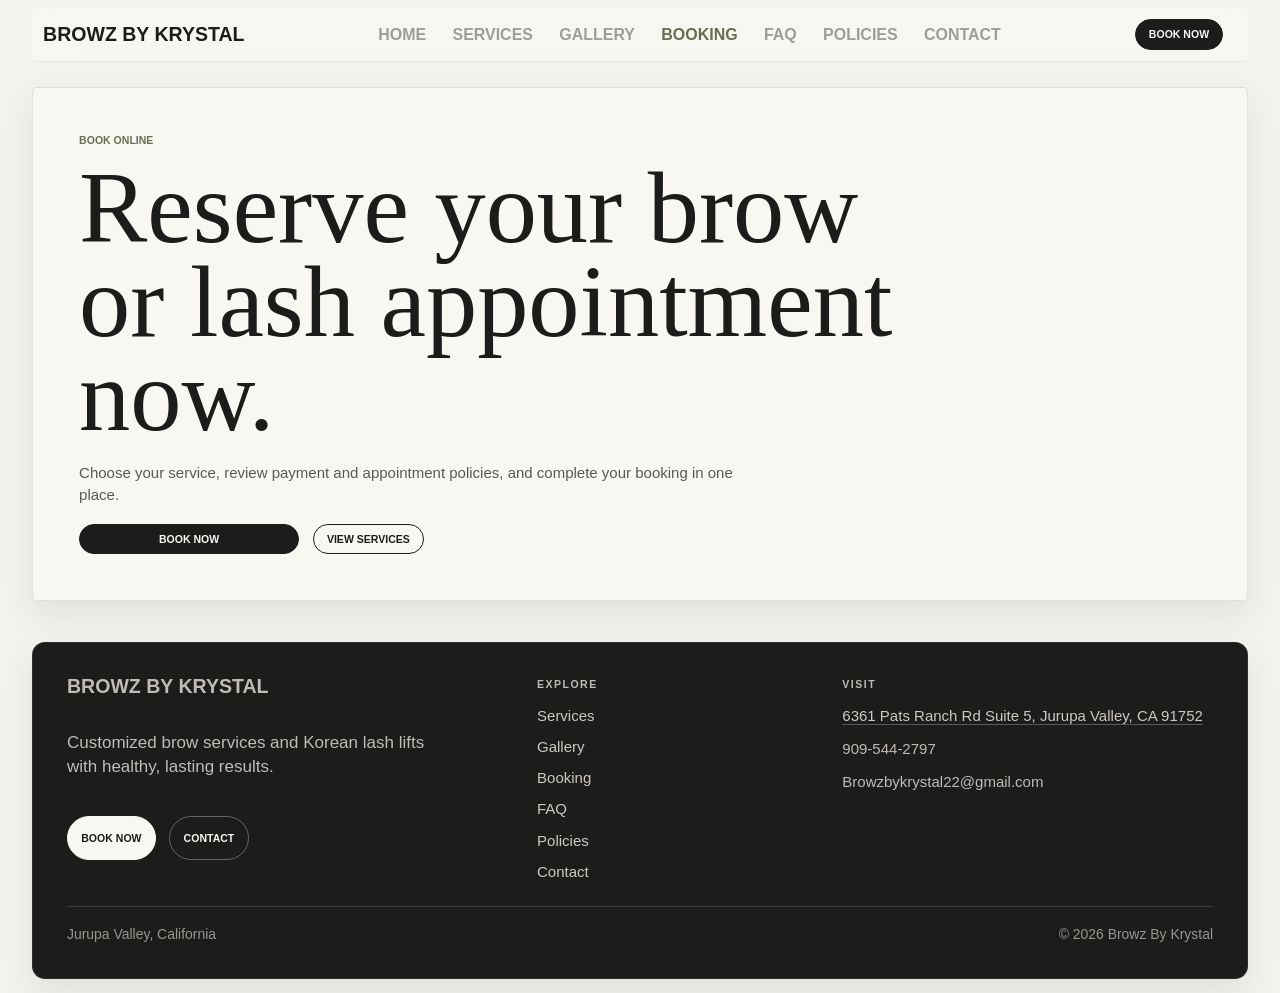
==== booking.html @ 20e9d0ae "Initial site commit" ====
<!doctype html>
<html lang="en">
  <head>
    <meta charset="utf-8">
    <meta name="viewport" content="width=device-width, initial-scale=1">
    <title>Book Online | Browz By Krystal</title>
    <meta name="description" content="Book online with Browz By Krystal through GlossGenius and review the booking terms before you reserve.">
    <link rel="stylesheet" href="assets/css/styles.css">
  </head>
  <body data-page="booking">
    <header class="site-header" data-site-header></header>
    <main>
      <section class="page-hero page-hero--booking">
        <div class="booking-hero__content">
          <p class="eyebrow">Book Online</p>
          <h1>Reserve your brow or lash appointment now.</h1>
          <p>Choose your service, review payment and appointment policies, and complete your booking in one place.</p>
          <div class="button-row">
            <a class="button button--primary button--large" data-booking-link href="https://browzbykrystal.glossgenius.com/services">Book Now</a>
            <a class="button button--secondary" href="services.html">View Services</a>
          </div>
        </div>
      </section>
    </main>
    <footer class="site-footer" data-site-footer></footer>
    <script src="assets/js/site-data.js"></script>
    <script src="assets/js/main.js"></script>
  </body>
</html>
---- assets/css/styles.css ----
:root {
  --color-onyx: #1c1c1b;
  --color-ash: #979086;
  --color-walnut: #6a6d52;
  --color-greige: #b7ac9b;
  --color-cream: #f4f2ed;
  --color-soft: #e9e6de;
  --color-white: #f8f7f2;
  --color-accent: #d7ba4a;
  --font-display: "TODO Display Font", Georgia, serif;
  --font-body: "TODO Body Font", "Helvetica Neue", Arial, sans-serif;
  --page-width: 95%;
  --radius: 5px;
  --space-page: clamp(1rem, 3vw, 2.5rem);
  --transition: 180ms ease;
  --shadow: 0 14px 34px rgba(28, 28, 27, 0.08);
}

* {
  box-sizing: border-box;
}

html {
  font-size: 17px;
  scroll-behavior: smooth;
}

body {
  margin: 0;
  background: var(--color-cream);
  color: var(--color-onyx);
  font-family: var(--font-body);
  font-size: 15px;
  line-height: 1.45;
}

body.nav-open {
  overflow: hidden;
}

a {
  color: inherit;
  text-decoration: none;
}

button,
input,
textarea {
  font: inherit;
}

button {
  cursor: pointer;
}

img {
  display: block;
  max-width: 100%;
}

h1,
h2,
h3,
p,
figure {
  margin-top: 0;
}

h1,
h2,
h3,
.site-logo {
  font-family: var(--font-display);
  font-weight: 400;
  letter-spacing: 0;
}

h1 {
  font-size: clamp(3.2rem, 10vw, 8.8rem);
  line-height: 0.82;
  margin-bottom: 0.9rem;
}

h2 {
  font-family: var(--font-body);
  font-size: clamp(1.55rem, 3.4vw, 3.4rem);
  line-height: 0.95;
  margin-bottom: 0.75rem;
}

h3 {
  font-size: clamp(1.15rem, 2vw, 1.75rem);
  line-height: 0.98;
  margin-bottom: 0.7rem;
}

p {
  color: rgba(28, 28, 27, 0.72);
}

.site-header {
  position: sticky;
  top: 0.45rem;
  z-index: 20;
  display: grid;
  grid-template-columns: auto 1fr auto auto;
  gap: 0.8rem;
  align-items: center;
  width: var(--page-width);
  margin: 0.45rem auto 0;
  padding: 0.45rem 0.65rem;
  background: rgba(248, 247, 242, 0.86);
  border-bottom: 1px solid rgba(28, 28, 27, 0.08);
  border-radius: var(--radius);
  backdrop-filter: blur(18px);
}

.site-logo {
  font-family: var(--font-body);
  font-size: 1.15rem;
  font-weight: 800;
  line-height: 1;
  white-space: nowrap;
  text-transform: uppercase;
}

.site-nav {
  display: flex;
  justify-content: center;
  gap: clamp(0.55rem, 1.6vw, 1.15rem);
  color: rgba(28, 28, 27, 0.68);
  font-size: 0.94rem;
  font-weight: 700;
  text-transform: uppercase;
}

.site-nav a {
  padding: 0.45rem 0.2rem;
  opacity: 0.6;
}

.site-nav a,
.site-footer a {
  transition: color var(--transition), opacity var(--transition);
}

.site-nav a:hover,
.site-nav a[aria-current="page"],
.site-footer a:hover {
  color: var(--color-walnut);
}

.site-nav a[aria-current="page"] {
  opacity: 1;
}

.menu-toggle {
  display: none;
  width: 44px;
  height: 44px;
  border: 1px solid rgba(28, 28, 27, 0.16);
  border-radius: 999px;
  background: transparent;
  color: var(--color-onyx);
  font-size: 0.72rem;
  font-weight: 700;
  text-transform: uppercase;
}

.button {
  display: inline-flex;
  align-items: center;
  justify-content: center;
  min-height: 30px;
  border: 1px solid var(--color-onyx);
  border-radius: 999px;
  padding: 0.53rem 0.78rem;
  color: var(--color-onyx);
  font-size: 0.62rem;
  font-weight: 800;
  line-height: 1;
  text-transform: uppercase;
  transition: background var(--transition), color var(--transition), border-color var(--transition), transform var(--transition);
}

.button:hover {
  transform: translateY(-1px);
}

.button--primary {
  background: var(--color-onyx);
  color: var(--color-white);
}

.button--primary:hover {
  background: var(--color-walnut);
  border-color: var(--color-walnut);
}

.button--secondary {
  background: transparent;
}

.button--secondary:hover,
.button--text:hover {
  background: var(--color-white);
}

.button--text {
  border-color: transparent;
  padding-inline: 0.5rem;
}

.button--large {
  min-width: 220px;
}

.button-row {
  display: flex;
  flex-wrap: wrap;
  gap: 0.8rem;
  align-items: center;
}

.hero {
  position: relative;
  display: grid;
  align-items: end;
  width: var(--page-width);
  min-height: min(76svh, 720px);
  margin: 0.55rem auto 0;
  overflow: hidden;
  border-radius: var(--radius);
  padding: clamp(4rem, 10vw, 8rem) clamp(0.8rem, 2.5vw, 2rem) clamp(0.9rem, 2.5vw, 1.4rem);
  isolation: isolate;
}

.hero__copy {
  position: relative;
  z-index: 2;
  width: 100%;
  max-width: 620px;
  margin: 0;
  color: var(--color-white);
}

.hero__headline {
  max-width: 560px;
  color: var(--color-white);
  font-family: var(--font-display);
  font-size: clamp(1rem, 2vw, 1.65rem);
  line-height: 1.05;
}

.hero__copy p {
  color: rgba(255, 250, 242, 0.84);
}

.hero__copy .eyebrow {
  color: var(--color-white);
  font-size: clamp(1rem, 2vw, 1.8rem);
}

.hero__copy .button--primary {
  border-color: var(--color-white);
  background: var(--color-white);
  color: var(--color-onyx);
}

.hero__copy .button--primary:hover {
  border-color: var(--color-accent);
  background: var(--color-accent);
  color: var(--color-onyx);
}

.hero__copy .button--secondary {
  border-color: rgba(255, 250, 242, 0.74);
  color: var(--color-white);
}

.hero__copy .button--secondary:hover {
  border-color: var(--color-white);
  background: rgba(255, 250, 242, 0.14);
  color: var(--color-white);
}

.hero__copy .button {
  min-height: 48px;
  padding: 0.9rem 1.35rem;
  font-size: 0.88rem;
}

.page-loader {
  position: fixed;
  inset: 0;
  z-index: 9999;
  display: block;
  background: var(--color-cream);
  transition: opacity 320ms ease, visibility 320ms ease;
}

.page-loader__mark {
  position: absolute;
  left: 50%;
  top: 41%;
  width: min(72vw, 420px);
  transform: translate(-50%, -50%);
}

.page-loader__text {
  position: absolute;
  left: 50%;
  top: 60%;
  transform: translateX(-50%);
  margin: 0;
  color: var(--color-onyx);
  font-family: var(--font-body);
  font-size: clamp(1.05rem, 2vw, 1.6rem);
  font-weight: 700;
  letter-spacing: 0.18em;
  text-transform: uppercase;
  white-space: nowrap;
  opacity: 0.15;
  filter: blur(6px);
  animation: loader-text-fade 2.4s linear forwards;
}

.page-loader__image {
  display: block;
  width: 100%;
  height: auto;
  -webkit-mask-image: linear-gradient(90deg, transparent 0%, transparent 14%, black 34%, black 100%);
  mask-image: linear-gradient(90deg, transparent 0%, transparent 14%, black 34%, black 100%);
  mask-size: 320% 100%;
  mask-position: 0 0;
  -webkit-mask-size: 320% 100%;
  -webkit-mask-position: 0 0;
  animation: loader-reveal 3.2s linear forwards;
}

.page-loader.is-hidden {
  opacity: 0;
  visibility: hidden;
}

@keyframes loader-reveal {
  from {
    opacity: 0.15;
    filter: blur(6px);
    mask-position: 0 0;
    -webkit-mask-position: 0 0;
  }

  55% {
    opacity: 0.7;
    filter: blur(2px);
  }

  to {
    opacity: 1;
    filter: blur(0);
    mask-position: 100% 0;
    -webkit-mask-position: 100% 0;
  }
}

@keyframes loader-text-fade {
  from {
    opacity: 0.15;
    filter: blur(6px);
  }

  55% {
    opacity: 0.72;
    filter: blur(2px);
  }

  to {
    opacity: 1;
    filter: blur(0);
  }
}

.hero__video {
  position: absolute;
  inset: 0;
  z-index: -2;
  width: 100%;
  height: 100%;
  object-fit: cover;
  background:
    linear-gradient(135deg, rgba(183, 172, 155, 0.55), rgba(106, 109, 82, 0.28)),
    var(--color-greige);
}

.hero::after {
  content: "";
  position: absolute;
  inset: 0;
  z-index: -1;
  background:
    linear-gradient(90deg, rgba(28, 28, 27, 0.62), rgba(28, 28, 27, 0.24) 52%, rgba(28, 28, 27, 0.08)),
    linear-gradient(0deg, rgba(28, 28, 27, 0.48), transparent 52%);
}

.eyebrow {
  margin-bottom: 0.55rem;
  color: var(--color-walnut);
  font-size: 0.62rem;
  font-weight: 800;
  line-height: 1.3;
  text-transform: uppercase;
}

.section,
.page-hero {
  width: var(--page-width);
  margin: 0 auto;
  padding: 1.1rem 0;
}

.page-hero {
  max-width: none;
  padding-top: 1.1rem;
  padding-bottom: 0.55rem;
}

.page-hero h1 {
  font-size: clamp(2.8rem, 7.5vw, 7.2rem);
}

.page-hero--booking {
  display: grid;
  grid-template-columns: minmax(0, 1fr);
  gap: 1rem;
  align-items: center;
  padding-top: 1.45rem;
  padding-bottom: 1rem;
}

.booking-hero__content {
  display: flex;
  flex-direction: column;
  justify-content: center;
  gap: 0.2rem;
  padding: clamp(1.35rem, 3.6vw, 2.8rem);
  border: 1px solid rgba(28, 28, 27, 0.1);
  border-radius: var(--radius);
  background: rgba(248, 247, 242, 0.94);
  box-shadow: var(--shadow);
}

.booking-hero__content h1 {
  max-width: 16ch;
  font-size: clamp(3.4rem, 8vw, 8.4rem);
  line-height: 0.92;
}

.booking-hero__content p {
  max-width: 40rem;
}

.section--booking-cards {
  padding-top: 0.85rem;
}

.card-grid--booking {
  grid-template-columns: repeat(2, minmax(0, 1fr));
}

.section--tinted {
  width: var(--page-width);
  max-width: none;
  padding: 1.1rem;
  border-radius: var(--radius);
}

.section--statement {
  display: grid;
  justify-items: center;
  width: var(--page-width);
  max-width: none;
  min-height: 330px;
  align-content: center;
  margin-bottom: 1rem;
  border-radius: var(--radius);
  background: var(--color-onyx);
  color: var(--color-white);
  text-align: center;
}

.section--statement p {
  color: rgba(255, 250, 242, 0.75);
}

.section--statement .button--primary {
  background: var(--color-ash);
  border-color: var(--color-ash);
}

.section--statement .button--primary:hover {
  background: var(--color-walnut);
  border-color: var(--color-walnut);
}

.section--statement h2 {
  position: relative;
}

.section--statement h2::after {
  content: "";
  position: absolute;
  right: -1.2rem;
  bottom: -0.8rem;
  width: 84px;
  height: 84px;
  border: 2px solid var(--color-accent);
  border-radius: 50%;
  opacity: 0.72;
  pointer-events: none;
}

.section--narrow {
  max-width: none;
}

.marquee-band {
  width: var(--page-width);
  max-width: none;
  padding-top: 0.2rem;
  padding-bottom: 0.2rem;
  margin-bottom: 1rem;
}

.marquee {
  overflow: hidden;
  border-radius: calc(var(--radius) + 4px);
  background: rgba(248, 247, 242, 0.78);
  box-shadow: var(--shadow);
  -webkit-mask-image: linear-gradient(90deg, transparent, black 12%, black 88%, transparent);
  mask-image: linear-gradient(90deg, transparent, black 12%, black 88%, transparent);
}

.marquee__track {
  display: flex;
  width: max-content;
  align-items: center;
  gap: 1rem;
  padding: 0.9rem 1rem;
  animation: marquee-scroll 32s linear infinite;
}

.marquee__track span {
  flex: 0 0 auto;
  color: rgba(28, 28, 27, 0.72);
  font-size: 0.82rem;
  font-weight: 800;
  letter-spacing: 0.14em;
  text-transform: uppercase;
  white-space: nowrap;
}

.marquee__track span::after {
  content: "•";
  margin-left: 1rem;
  color: rgba(28, 28, 27, 0.24);
}

.marquee__separator::after,
.marquee__track span.marquee__separator::after {
  content: "";
}

.marquee__track span:last-child::after {
  content: "";
}

@keyframes marquee-scroll {
  from {
    transform: translateX(0);
  }
  to {
    transform: translateX(-50%);
  }
}

.section-header {
  width: 100%;
  max-width: none;
  margin-bottom: 1rem;
}

.section-header--center {
  margin-inline: auto;
  text-align: center;
}

.contact-heading {
  max-width: 10ch;
  font-size: clamp(2.6rem, 5vw, 4.8rem);
  line-height: 0.9;
}

.section-header .button-row {
  margin-top: 1rem;
}

.split {
  display: grid;
  grid-template-columns: minmax(0, 0.85fr) minmax(320px, 1fr);
  gap: 0.85rem;
  align-items: center;
}

.split--contact {
  align-items: center;
  margin-top: 0.5rem;
}

.split--contact-page {
  grid-template-columns: minmax(0, 0.78fr) minmax(420px, 1fr);
}

.split--contact-page > .section-header {
  padding-left: clamp(4rem, 8vw, 8rem);
}

.section--about {
  padding-top: 1.5rem;
  padding-bottom: 1.6rem;
}

.about-layout {
  display: grid;
  grid-template-columns: minmax(0, 1.05fr) minmax(320px, 0.95fr);
  gap: 1.2rem;
  align-items: start;
}

.about-copy {
  margin-bottom: 0;
  padding: clamp(1.1rem, 2.4vw, 1.9rem);
  border: 1px solid rgba(28, 28, 27, 0.08);
  border-radius: calc(var(--radius) + 8px);
  background: linear-gradient(180deg, rgba(248, 247, 242, 0.96), rgba(255, 255, 255, 0.72));
  box-shadow: 0 18px 44px rgba(28, 28, 27, 0.06);
}

.about-copy h2 {
  max-width: 100%;
  font-size: clamp(1.9rem, 2.8vw, 3rem);
  line-height: 0.98;
  margin-bottom: 1.6rem;
  overflow-wrap: anywhere;
  word-break: normal;
  text-wrap: balance;
}

.about-copy__break {
  display: none;
}

.about-copy__body {
  display: grid;
  gap: 0.95rem;
  max-width: 42rem;
}

.about-copy__body p {
  margin: 0;
  color: rgba(28, 28, 27, 0.72);
  font-size: 0.98rem;
  line-height: 1.7;
}

.about-highlights {
  display: grid;
  grid-template-columns: repeat(3, minmax(0, 1fr));
  gap: 0.7rem;
  margin-top: 1.25rem;
}

.about-highlight {
  display: grid;
  gap: 0.25rem;
  padding: 0.9rem 0.95rem;
  border: 1px solid rgba(28, 28, 27, 0.08);
  border-radius: 18px;
  background: rgba(255, 255, 255, 0.56);
}

.about-highlight__label {
  color: var(--color-walnut);
  font-size: 0.68rem;
  font-weight: 800;
  letter-spacing: 0.08em;
  text-transform: uppercase;
}

.about-highlight strong {
  font-size: 0.92rem;
  line-height: 1.35;
}

.about-media {
  position: sticky;
  top: 6.5rem;
  display: grid;
  grid-template-columns: minmax(0, 1fr);
  padding-top: 1.25rem;
  align-items: start;
}

.about-media__primary {
  width: 100%;
  min-height: 520px;
  margin-left: auto;
}

.portrait-grid {
  display: grid;
  grid-template-columns: 0.8fr 1fr;
  gap: 0.85rem;
}

.portrait-grid .placeholder-media:first-child {
  min-height: 460px;
}

.portrait-grid .placeholder-media:last-child {
  min-height: 360px;
  margin-top: 4rem;
}

.placeholder-media,
.map-placeholder {
  display: grid;
  place-items: center;
  min-height: 320px;
  overflow: hidden;
  border: 1px solid rgba(28, 28, 27, 0.1);
  border-radius: var(--radius);
  background:
    linear-gradient(135deg, rgba(183, 172, 155, 0.48), rgba(255, 250, 242, 0.76)),
    radial-gradient(circle at 72% 18%, rgba(215, 186, 74, 0.35), transparent 28%);
  box-shadow: none;
  color: rgba(28, 28, 27, 0.58);
  text-align: center;
}

.map-placeholder {
  overflow: hidden;
}

.map-placeholder__frame {
  width: 100%;
  height: 100%;
  min-height: 320px;
  border: 0;
}

.placeholder-media--portrait {
  aspect-ratio: 4 / 5;
}

.placeholder-media span,
.map-placeholder span {
  max-width: 18rem;
  padding: 1rem;
  font-size: 0.78rem;
  font-weight: 800;
  text-transform: uppercase;
}

.placeholder-media figcaption {
  align-self: end;
  width: 100%;
  padding: 0.8rem;
  background: rgba(255, 250, 242, 0.74);
  color: rgba(28, 28, 27, 0.58);
  font-size: 0.78rem;
}

.placeholder-media img {
  width: 100%;
  height: 100%;
  object-fit: cover;
}

.card-grid {
  display: grid;
  gap: 0.85rem;
}

.card-grid--three {
  grid-template-columns: repeat(3, minmax(0, 1fr));
}

.card-grid--two {
  grid-template-columns: repeat(2, minmax(0, 1fr));
}

.service-card,
.testimonial-card,
.info-card,
.policy-section,
.contact-form {
  display: flex;
  flex-direction: column;
  gap: 1.4rem;
  min-height: 100%;
  padding: clamp(0.9rem, 2.3vw, 1.45rem);
  border: 1px solid rgba(28, 28, 27, 0.1);
  border-radius: var(--radius);
  background: rgba(248, 247, 242, 0.92);
  transition: transform var(--transition), box-shadow var(--transition);
}

.service-card {
  display: grid;
  grid-template-rows: auto auto auto;
  align-content: start;
  min-width: 0;
  overflow: hidden;
}

.service-card .eyebrow,
.service-card h3,
.service-card p {
  margin-bottom: 0;
}

.service-card__summary {
  display: grid;
  grid-template-rows: auto 270px 4.8rem 6.25rem;
  gap: 0.75rem;
}

.service-card__title,
.service-card__description {
  display: block;
}

.service-card__title {
  align-self: start;
}

.service-card__description {
  align-self: start;
  line-height: 1.55;
}

.service-card h3,
.gallery-card h3,
.info-card h2,
.policy-section h2 {
  color: rgba(28, 28, 27, 0.72);
  font-family: var(--font-body);
  font-weight: 900;
  text-transform: lowercase;
}

.service-card:hover,
.testimonial-card:hover,
.info-card:hover,
.policy-section:hover,
.gallery-card:hover {
  transform: translateY(-3px);
  box-shadow: var(--shadow);
}

.service-card__media {
  overflow: hidden;
  width: 100%;
  height: 100%;
  margin: 0;
  border: 1px solid rgba(28, 28, 27, 0.08);
  border-radius: var(--radius);
  background: var(--color-soft);
}

.service-card__media img {
  width: 100%;
  height: 100%;
  object-fit: cover;
}

.service-card__details {
  display: grid;
  grid-template-rows: 3.05rem 3.05rem 3.05rem 5.3rem 7rem;
  gap: 0.55rem;
  align-self: start;
  margin: 0;
}

.service-card .button {
  margin-top: auto;
}

.service-card__details div,
.contact-info div {
  display: grid;
  gap: 0.2rem;
  padding-top: 0.55rem;
  border-top: 1px solid rgba(28, 28, 27, 0.1);
}

dt {
  color: var(--color-walnut);
  font-size: 0.6rem;
  font-weight: 800;
  text-transform: uppercase;
}

dd {
  margin: 0;
  color: rgba(28, 28, 27, 0.76);
}

.centered-action {
  display: flex;
  justify-content: center;
  margin-top: 2rem;
}

.location-band {
  display: grid;
  grid-template-columns: minmax(0, 0.85fr) minmax(300px, 1fr);
  gap: 0.85rem;
  align-items: stretch;
  padding: 0.85rem;
  border: 1px solid rgba(28, 28, 27, 0.1);
  border-radius: var(--radius);
  background: var(--color-white);
}

.location-band > div:first-child {
  display: flex;
  flex-direction: column;
  justify-content: center;
  padding: clamp(1.2rem, 4vw, 3rem);
}

.map-placeholder {
  min-height: 320px;
  box-shadow: none;
}

.gallery-grid {
  display: block;
  column-count: 4;
  column-gap: 0.7rem;
}

.gallery-card {
  display: inline-block;
  width: 100%;
  margin: 0 0 0.7rem;
  break-inside: avoid;
  overflow: hidden;
  border-radius: 25px;
  background: transparent;
  box-shadow: 0 12px 28px rgba(28, 28, 27, 0.14);
}

.gallery-card__image {
  display: block;
  width: 100%;
  height: auto;
  border-radius: inherit;
  box-shadow: none;
}

.testimonial-card {
  margin: 0;
  width: min(100%, 860px);
  min-height: 220px;
  justify-content: space-between;
  transition: opacity 240ms ease, transform 240ms ease;
  will-change: opacity, transform;
}

.card-grid[data-testimonials] {
  grid-template-columns: 1fr;
  justify-items: center;
  min-height: 220px;
  overflow: hidden;
}

.testimonial-card blockquote {
  margin: 0;
  color: var(--color-onyx);
  font-family: var(--font-body);
  font-weight: 500;
  font-size: 1.25rem;
  line-height: 1.2;
}

.testimonial-card figcaption {
  display: grid;
  gap: 0.2rem;
}

.testimonial-card small {
  color: var(--color-walnut);
  font-size: 0.6rem;
  font-weight: 800;
  text-transform: uppercase;
}

.testimonial-card--fading {
  opacity: 0;
  transform: translateX(-1rem);
}

.testimonial-card--active {
  opacity: 1;
  transform: translateX(0);
}

.faq-list,
.policy-list,
.contact-info {
  display: grid;
  gap: 0.85rem;
}

.faq-item {
  border: 1px solid rgba(28, 28, 27, 0.1);
  border-radius: var(--radius);
  background: var(--color-white);
}

.faq-question {
  display: flex;
  width: 100%;
  align-items: center;
  justify-content: space-between;
  gap: 1rem;
  border: 0;
  padding: 0.95rem;
  background: transparent;
  color: var(--color-onyx);
  font-family: var(--font-display);
  font-size: 1.15rem;
  line-height: 1.2;
  text-align: left;
}

.faq-question span:last-child {
  color: var(--color-walnut);
  font-family: var(--font-body);
  font-size: 1.1rem;
  font-weight: 800;
}

.faq-answer {
  max-height: 0;
  margin: 0;
  padding: 0 0.95rem 0.95rem;
  overflow: hidden;
  opacity: 0;
  transform: translateY(-0.35rem);
  transition: max-height 280ms ease, opacity 220ms ease, transform 280ms ease;
  will-change: max-height, opacity, transform;
}

.faq-item.is-open .faq-answer {
  opacity: 1;
  transform: translateY(0);
}

.contact-info {
  margin: 0;
  padding: 0;
  grid-template-columns: max-content max-content;
  gap: 0.45rem 0.35rem;
  justify-content: center;
  justify-items: start;
  text-align: center;
}

.contact-item {
  display: grid;
  gap: 0.08rem;
  justify-items: center;
  padding-top: 0;
}

.contact-item dt {
  color: rgba(28, 28, 27, 0.82);
  font-size: 1rem;
  font-weight: 400;
  line-height: 1.35;
  margin: 0;
  text-transform: none;
}

.contact-item dt a {
  color: inherit;
  font-weight: 900;
}

.contact-item dd {
  display: grid;
  gap: 0.2rem;
  margin: 0;
}

.contact-item--address dd {
  gap: 0.1rem;
}

.contact-item--address {
  align-self: start;
}

.contact-item--hours {
  grid-column: 2;
  grid-row: 1 / span 4;
  align-self: start;
  margin-left: 1.5rem;
}

.contact-item--hours dt {
  font-weight: 900;
}

.contact-link,
.contact-text {
  color: rgba(28, 28, 27, 0.82);
  font-size: 1rem;
  line-height: 1.35;
  word-break: break-word;
}

.contact-actions {
  display: flex;
  flex-wrap: wrap;
  gap: 0.45rem 0.75rem;
}

.contact-actions a,
.address-link {
  color: rgba(28, 28, 27, 0.68);
  text-decoration: underline;
  text-decoration-color: rgba(28, 28, 27, 0.18);
  text-underline-offset: 0.18em;
}

.contact-actions a:hover,
.address-link:hover,
.contact-link:hover {
  color: var(--color-walnut);
  text-decoration-color: var(--color-walnut);
}

.contact-form label {
  color: var(--color-walnut);
  font-size: 0.6rem;
  font-weight: 800;
  text-transform: uppercase;
}

.contact-form input,
.contact-form textarea {
  width: 100%;
  border: 1px solid rgba(28, 28, 27, 0.14);
  border-radius: var(--radius);
  padding: 0.9rem 1rem;
  background: var(--color-cream);
  color: var(--color-onyx);
}

.contact-form button {
  min-height: 46px;
  border: 1px solid rgba(28, 28, 27, 0.18);
  border-radius: 999px;
  background: transparent;
  color: rgba(28, 28, 27, 0.62);
  font-size: 0.76rem;
  font-weight: 800;
  text-transform: uppercase;
}

.site-footer {
  display: grid;
  grid-template-columns: minmax(0, 1.1fr) minmax(180px, 0.7fr) minmax(220px, 0.9fr);
  grid-template-areas:
    "brand nav contact"
    "meta meta meta";
  width: var(--page-width);
  gap: 1.4rem 1rem;
  margin: 1.4rem auto 0.8rem;
  padding: clamp(1.2rem, 3vw, 2rem);
  border: 1px solid rgba(255, 250, 242, 0.08);
  border-radius: calc(var(--radius) + 8px);
  background: var(--color-onyx);
  box-shadow: var(--shadow);
  color: var(--color-white);
}

.site-footer > * {
  min-width: 0;
}

.site-footer p,
.site-footer address {
  color: rgba(255, 250, 242, 0.72);
}

.site-footer__brand,
.site-footer__nav,
.site-footer__contact,
.site-footer__meta {
  display: grid;
  align-content: start;
  gap: 0.65rem;
  font-style: normal;
}

.site-footer__brand {
  grid-area: brand;
  gap: 0.85rem;
  padding-right: clamp(0rem, 2vw, 2rem);
}

.site-footer__tagline {
  max-width: 22rem;
  font-size: 1rem;
}

.site-footer__actions {
  margin-top: 0.3rem;
}

.site-footer__nav {
  grid-area: nav;
}

.site-footer__links {
  display: grid;
  gap: 0.55rem;
}

.site-footer__links a {
  width: fit-content;
  color: rgba(255, 250, 242, 0.78);
}

.site-footer__links a:hover {
  color: var(--color-accent);
}

.site-footer__contact {
  grid-area: contact;
}

.site-footer .address-link,
.site-footer .contact-link {
  color: rgba(255, 250, 242, 0.78);
  text-decoration-color: rgba(255, 250, 242, 0.28);
}

.site-footer .address-link:hover,
.site-footer .contact-link:hover {
  color: var(--color-accent);
  text-decoration-color: var(--color-accent);
}

.site-footer__label {
  margin-bottom: 0.1rem;
  color: var(--color-accent);
  font-size: 0.62rem;
  font-weight: 800;
  letter-spacing: 0.14em;
  text-transform: uppercase;
}

.site-footer__meta {
  grid-area: meta;
  grid-template-columns: repeat(2, minmax(0, max-content));
  justify-content: space-between;
  padding-top: 1rem;
  border-top: 1px solid rgba(255, 250, 242, 0.14);
  color: rgba(255, 250, 242, 0.55);
  font-size: 0.82rem;
}

.site-footer .button {
  min-height: 44px;
}

.site-footer .button--primary {
  border-color: var(--color-white);
  background: var(--color-white);
  color: var(--color-onyx);
}

.site-footer .button--secondary {
  border-color: rgba(255, 250, 242, 0.32);
  color: var(--color-white);
}

.site-footer .button--secondary:hover {
  background: rgba(255, 250, 242, 0.12);
}

@media (max-width: 980px) {
  .site-header {
    grid-template-columns: 1fr auto auto;
    overflow: visible;
  }

  .site-nav {
    position: absolute;
    top: 100%;
    left: 0;
    right: 0;
    display: none;
    flex-direction: column;
    gap: 0;
    padding: 0.8rem var(--space-page) 1rem;
    background: var(--color-cream);
    border-bottom: 1px solid rgba(28, 28, 27, 0.08);
    z-index: 15;
  }

  .site-nav.is-open {
    display: flex;
  }

  .site-nav a {
    padding: 0.8rem 0;
    border-bottom: 1px solid rgba(28, 28, 27, 0.08);
  }

  .menu-toggle {
    display: inline-grid;
    place-items: center;
  }

  .hero,
  .split,
  .about-layout,
  .location-band,
  .card-grid--booking,
  .card-grid--three,
  .card-grid--two,
  .portrait-grid,
  .contact-info,
  .site-footer {
    grid-template-columns: 1fr;
  }

  .page-hero--booking,
  .card-grid--booking {
    grid-template-columns: 1fr;
  }

  .booking-hero__content h1 {
    max-width: none;
    line-height: 1.08;
  }

  .hero {
    min-height: 72svh;
  }

  .card-grid--three,
  .card-grid--two {
    grid-template-columns: 1fr;
  }

  .gallery-grid {
    column-count: 2;
  }

  .service-card {
    display: flex;
  }

  .service-card__summary {
    grid-template-rows: auto 240px auto auto;
  }

  .service-card__details {
    grid-template-rows: auto;
  }

  .site-footer {
    grid-template-columns: 1fr 1fr;
    grid-template-areas:
      "brand brand"
      "nav contact"
      "meta meta";
  }

  .site-nav {
    position: absolute;
    top: 100%;
    left: 0;
    right: 0;
    max-width: 100%;
  }
}

@media (max-width: 680px) {
  body {
    font-size: 16px;
  }

  .site-header {
    gap: 0.8rem;
  }

  .site-logo {
    font-size: 1rem;
  }

  .site-header {
    grid-template-columns: 1fr auto;
  }

  .site-header > .button {
    display: none;
  }

  .site-header .button {
    min-height: 40px;
    padding-inline: 0.95rem;
  }

  .hero {
    min-height: 78svh;
    padding-top: 4rem;
  }

  .portrait-grid .placeholder-media:first-child,
  .portrait-grid .placeholder-media:last-child {
    min-height: 340px;
  }

  .about-highlights {
    grid-template-columns: 1fr;
  }

  .about-copy h2 {
    max-width: 100%;
    font-size: clamp(1.7rem, 7vw, 2.3rem);
    line-height: 1.04;
  }

  .about-media {
    position: relative;
    top: auto;
    padding-top: 0;
  }

  .about-media__primary,
  .about-media__secondary {
    width: 100%;
    min-height: 340px;
    margin-top: 0;
    margin-right: 0;
  }

  .portrait-grid,
  .card-grid--three,
  .card-grid--two,
  .card-grid--booking,
  .contact-info {
    grid-template-columns: 1fr;
  }

  .split--contact-page > .section-header {
    padding-left: 0;
  }

  .contact-item--hours {
    grid-column: auto;
    grid-row: auto;
    margin-left: 0;
  }

  .page-hero--booking {
    gap: 0.85rem;
  }

  .booking-hero__content {
    padding: 1.15rem;
  }

  .gallery-grid {
    column-count: 1;
  }

  .contact-heading {
    max-width: none;
    font-size: clamp(2rem, 8vw, 3.2rem);
  }

  .service-card__media {
    height: 240px;
  }

  .portrait-grid .placeholder-media:last-child {
    margin-top: 0;
  }

  .button-row {
    align-items: stretch;
  }

  .button-row .button {
    flex: 1 1 180px;
  }

  .marquee__track {
    animation-duration: 24s;
  }

  .section--statement h2::after {
    width: 56px;
    height: 56px;
    right: 0;
  }

  .site-footer {
    grid-template-columns: 1fr;
    grid-template-areas:
      "brand"
      "nav"
      "contact"
      "meta";
    gap: 1rem;
  }

  .site-footer__meta {
    grid-template-columns: 1fr;
    gap: 0.35rem;
  }
}

@media (min-width: 681px) {
  .about-copy__break {
    display: block;
  }
}
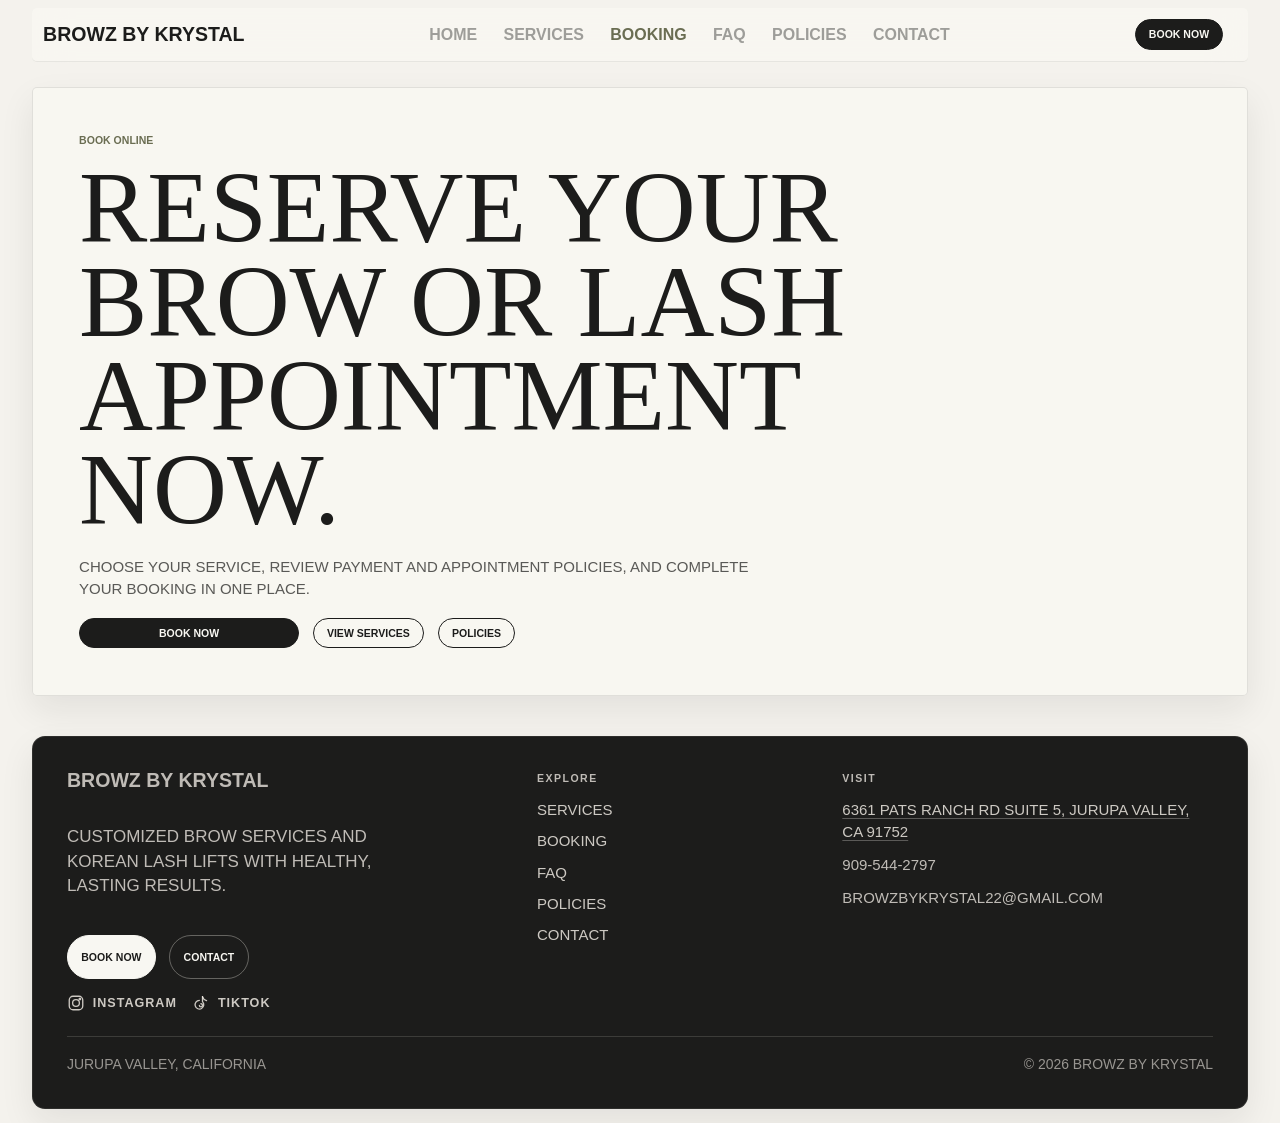
==== commit 508afdcb: "Update site copy and footer" ====
--- a/booking.html
+++ b/booking.html
@@ -18,6 +18,7 @@
           <div class="button-row">
             <a class="button button--primary button--large" data-booking-link href="https://browzbykrystal.glossgenius.com/services">Book Now</a>
             <a class="button button--secondary" href="services.html">View Services</a>
+            <a class="button button--secondary" href="policies.html">Policies</a>
           </div>
         </div>
       </section>
--- a/assets/css/styles.css
+++ b/assets/css/styles.css
@@ -32,6 +32,7 @@
   font-family: var(--font-body);
   font-size: 15px;
   line-height: 1.45;
+  text-transform: uppercase;
 }
 
 body.nav-open {
@@ -299,19 +300,11 @@
   transition: opacity 320ms ease, visibility 320ms ease;
 }
 
-.page-loader__mark {
-  position: absolute;
-  left: 50%;
-  top: 41%;
-  width: min(72vw, 420px);
-  transform: translate(-50%, -50%);
-}
-
 .page-loader__text {
   position: absolute;
   left: 50%;
-  top: 60%;
-  transform: translateX(-50%);
+  top: 50%;
+  transform: translate(-50%, -50%);
   margin: 0;
   color: var(--color-onyx);
   font-family: var(--font-body);
@@ -325,43 +318,9 @@
   animation: loader-text-fade 2.4s linear forwards;
 }
 
-.page-loader__image {
-  display: block;
-  width: 100%;
-  height: auto;
-  -webkit-mask-image: linear-gradient(90deg, transparent 0%, transparent 14%, black 34%, black 100%);
-  mask-image: linear-gradient(90deg, transparent 0%, transparent 14%, black 34%, black 100%);
-  mask-size: 320% 100%;
-  mask-position: 0 0;
-  -webkit-mask-size: 320% 100%;
-  -webkit-mask-position: 0 0;
-  animation: loader-reveal 3.2s linear forwards;
-}
-
 .page-loader.is-hidden {
   opacity: 0;
   visibility: hidden;
-}
-
-@keyframes loader-reveal {
-  from {
-    opacity: 0.15;
-    filter: blur(6px);
-    mask-position: 0 0;
-    -webkit-mask-position: 0 0;
-  }
-
-  55% {
-    opacity: 0.7;
-    filter: blur(2px);
-  }
-
-  to {
-    opacity: 1;
-    filter: blur(0);
-    mask-position: 100% 0;
-    -webkit-mask-position: 100% 0;
-  }
 }
 
 @keyframes loader-text-fade {
@@ -851,20 +810,18 @@
 }
 
 .service-card h3,
-.gallery-card h3,
 .info-card h2,
 .policy-section h2 {
   color: rgba(28, 28, 27, 0.72);
   font-family: var(--font-body);
   font-weight: 900;
-  text-transform: lowercase;
+  text-transform: uppercase;
 }
 
 .service-card:hover,
 .testimonial-card:hover,
 .info-card:hover,
-.policy-section:hover,
-.gallery-card:hover {
+.policy-section:hover {
   transform: translateY(-3px);
   box-shadow: var(--shadow);
 }
@@ -946,30 +903,6 @@
   box-shadow: none;
 }
 
-.gallery-grid {
-  display: block;
-  column-count: 4;
-  column-gap: 0.7rem;
-}
-
-.gallery-card {
-  display: inline-block;
-  width: 100%;
-  margin: 0 0 0.7rem;
-  break-inside: avoid;
-  overflow: hidden;
-  border-radius: 25px;
-  background: transparent;
-  box-shadow: 0 12px 28px rgba(28, 28, 27, 0.14);
-}
-
-.gallery-card__image {
-  display: block;
-  width: 100%;
-  height: auto;
-  border-radius: inherit;
-  box-shadow: none;
-}
 
 .testimonial-card {
   margin: 0;
@@ -1093,7 +1026,7 @@
   font-weight: 400;
   line-height: 1.35;
   margin: 0;
-  text-transform: none;
+  text-transform: uppercase;
 }
 
 .contact-item dt a {
@@ -1234,6 +1167,39 @@
   margin-top: 0.3rem;
 }
 
+.site-footer__socials {
+  display: flex;
+  flex-wrap: wrap;
+  gap: 0.6rem 0.9rem;
+  align-items: center;
+}
+
+.site-footer__social-link {
+  display: inline-flex;
+  align-items: center;
+  gap: 0.45rem;
+  color: rgba(255, 250, 242, 0.78);
+  font-size: 0.74rem;
+  font-weight: 800;
+  letter-spacing: 0.08em;
+  text-transform: uppercase;
+}
+
+.site-footer__social-link svg {
+  width: 18px;
+  height: 18px;
+  fill: none;
+  stroke: currentColor;
+  stroke-width: 1.75;
+  stroke-linecap: round;
+  stroke-linejoin: round;
+  flex: 0 0 auto;
+}
+
+.site-footer__social-link:hover {
+  color: var(--color-accent);
+}
+
 .site-footer__nav {
   grid-area: nav;
 }
@@ -1372,10 +1338,6 @@
     grid-template-columns: 1fr;
   }
 
-  .gallery-grid {
-    column-count: 2;
-  }
-
   .service-card {
     display: flex;
   }
@@ -1489,10 +1451,6 @@
 
   .booking-hero__content {
     padding: 1.15rem;
-  }
-
-  .gallery-grid {
-    column-count: 1;
   }
 
   .contact-heading {
